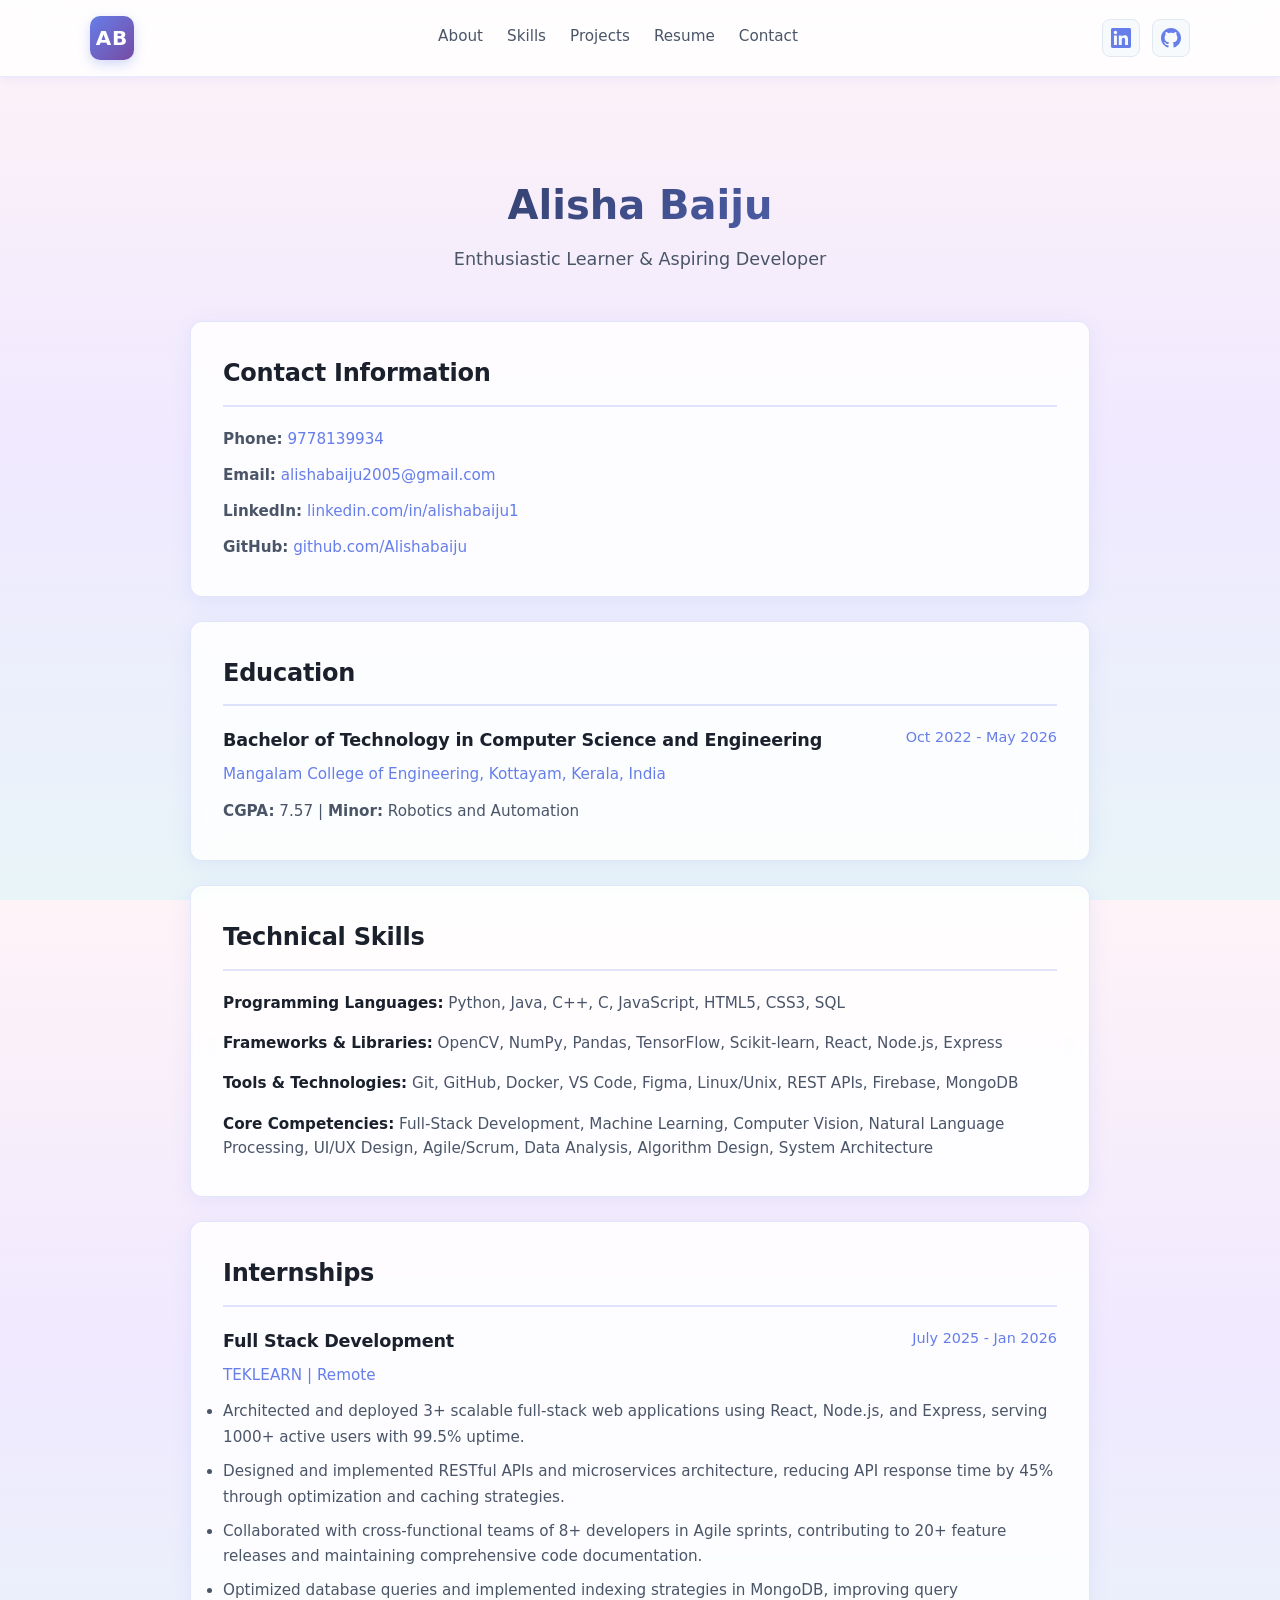
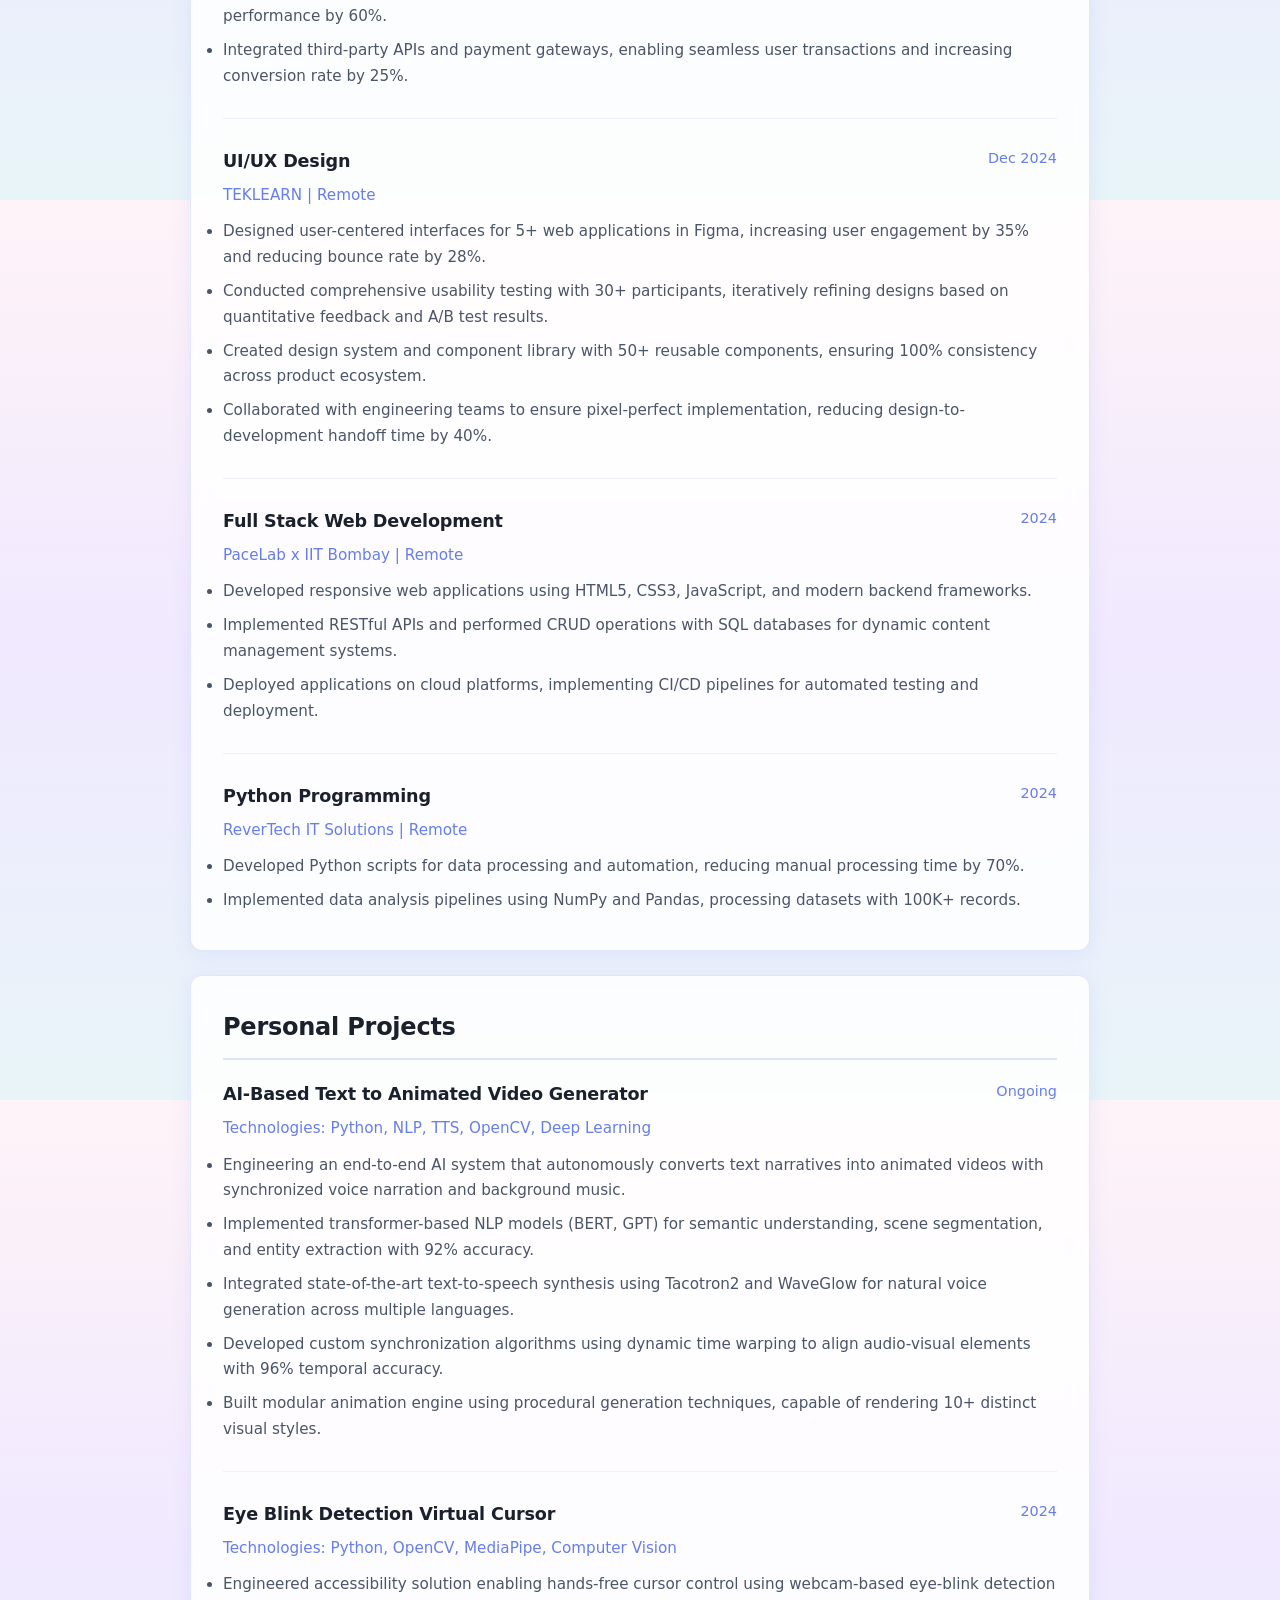
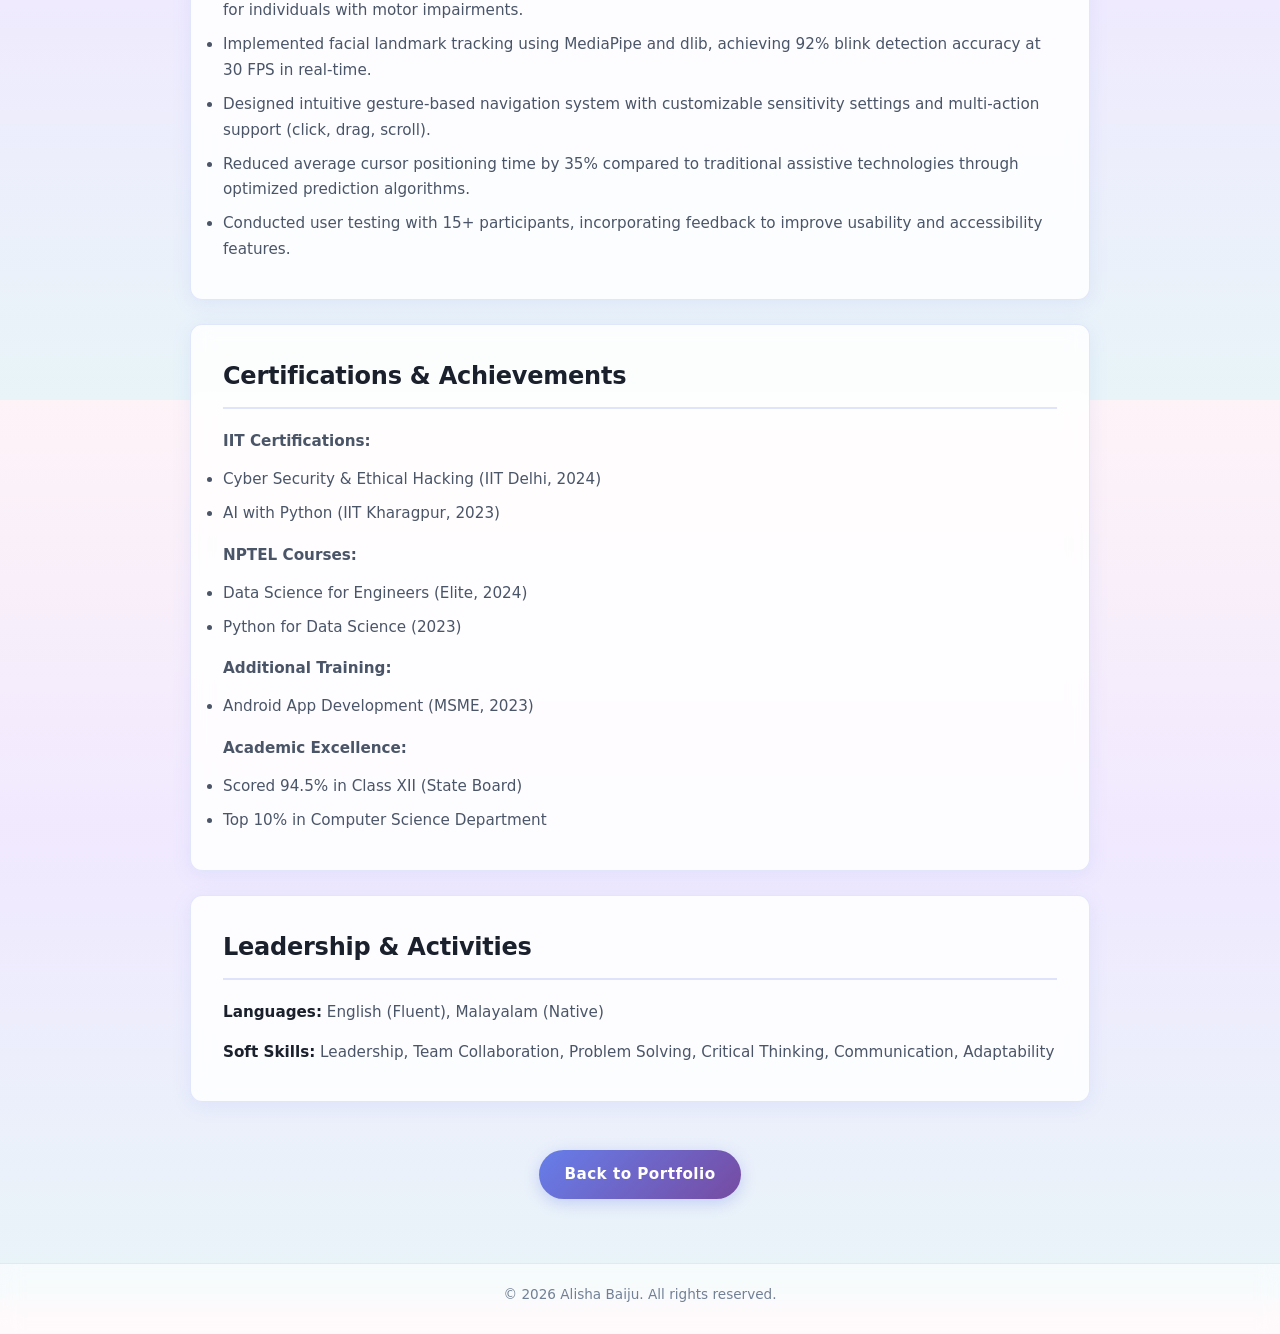
==== resume.html @ 941de791 "Add files via upload" ====
<!DOCTYPE html>
<html lang="en">
  <head>
    <meta charset="UTF-8" />
    <meta name="viewport" content="width=device-width, initial-scale=1.0" />
    <title>Alisha Baiju | Resume</title>
    <meta
      name="description"
      content="Resume of Alisha Baiju - Experience, Education, Skills, and Projects."
    />
    <link rel="stylesheet" href="styles.css" />
  </head>
  <body>
    <header class="site-header">
      <div class="container header-inner">
        <div class="logo">AB</div>
        <nav class="nav">
          <a href="index.html#about">About</a>
          <a href="index.html#skills">Skills</a>
          <a href="index.html#projects">Projects</a>
          <a href="resume.html">Resume</a>
          <a href="index.html#contact">Contact</a>
        </nav>
        <div class="header-social-links">
          <a href="https://www.linkedin.com/in/alishabaiju1" target="_blank" rel="noopener noreferrer" class="header-social-link" aria-label="LinkedIn">
            <svg width="20" height="20" viewBox="0 0 24 24" fill="none" xmlns="http://www.w3.org/2000/svg">
              <path d="M20.447 20.452h-3.554v-5.569c0-1.328-.027-3.037-1.852-3.037-1.853 0-2.136 1.445-2.136 2.939v5.667H9.351V9h3.414v1.561h.046c.477-.9 1.637-1.85 3.37-1.85 3.601 0 4.267 2.37 4.267 5.455v6.286zM5.337 7.433c-1.144 0-2.063-.926-2.063-2.065 0-1.138.92-2.063 2.063-2.063 1.14 0 2.064.925 2.064 2.063 0 1.139-.925 2.065-2.064 2.065zm1.782 13.019H3.555V9h3.564v11.452zM22.225 0H1.771C.792 0 0 .774 0 1.729v20.542C0 23.227.792 24 1.771 24h20.451C23.2 24 24 23.227 24 22.271V1.729C24 .774 23.2 0 22.222 0h.003z" fill="currentColor"/>
            </svg>
          </a>
          <a href="https://github.com/Alishabaiju" target="_blank" rel="noopener noreferrer" class="header-social-link" aria-label="GitHub">
            <svg width="20" height="20" viewBox="0 0 24 24" fill="none" xmlns="http://www.w3.org/2000/svg">
              <path d="M12 0c-6.626 0-12 5.373-12 12 0 5.302 3.438 9.8 8.207 11.387.599.111.793-.261.793-.577v-2.234c-3.338.726-4.033-1.416-4.033-1.416-.546-1.387-1.333-1.756-1.333-1.756-1.089-.745.083-.729.083-.729 1.205.084 1.839 1.237 1.839 1.237 1.07 1.834 2.807 1.304 3.492.997.107-.775.418-1.305.762-1.604-2.665-.305-5.467-1.334-5.467-5.931 0-1.311.469-2.381 1.236-3.221-.124-.303-.535-1.524.117-3.176 0 0 1.008-.322 3.301 1.23.957-.266 1.983-.399 3.003-.404 1.02.005 2.047.138 3.006.404 2.291-1.552 3.297-1.23 3.297-1.23.653 1.653.242 2.874.118 3.176.77.84 1.235 1.911 1.235 3.221 0 4.609-2.807 5.624-5.479 5.921.43.372.823 1.102.823 2.222v3.293c0 .319.192.694.801.576 4.765-1.589 8.199-6.086 8.199-11.386 0-6.627-5.373-12-12-12z" fill="currentColor"/>
            </svg>
          </a>
        </div>
      </div>
    </header>

    <main>
      <!-- Resume Section -->
      <section class="section" style="padding-top: 6rem;">
        <div class="container">
          <div style="text-align: center; margin-bottom: 3rem;">
            <h1 style="font-size: 2.5rem; font-weight: 700; margin-bottom: 0.5rem; background: linear-gradient(135deg, #1a202c 0%, #667eea 100%); -webkit-background-clip: text; -webkit-text-fill-color: transparent; background-clip: text;">Alisha Baiju</h1>
            <p style="color: #4a5568; font-size: 1.1rem;">Enthusiastic Learner & Aspiring Developer</p>
          </div>
          
          <div class="resume-content">
            <!-- Contact Information -->
            <div class="resume-section">
              <h3 class="resume-section-title">Contact Information</h3>
              <div class="resume-info">
                <p><strong>Phone:</strong> <a href="tel:9778139934">9778139934</a></p>
                <p><strong>Email:</strong> <a href="mailto:alishabaiju2005@gmail.com">alishabaiju2005@gmail.com</a></p>
                <p><strong>LinkedIn:</strong> <a href="https://www.linkedin.com/in/alishabaiju1" target="_blank">linkedin.com/in/alishabaiju1</a></p>
                <p><strong>GitHub:</strong> <a href="https://github.com/Alishabaiju" target="_blank">github.com/Alishabaiju</a></p>
              </div>
            </div>

            <!-- Education -->
            <div class="resume-section">
              <h3 class="resume-section-title">Education</h3>
              <div class="resume-item">
                <div class="resume-item-header">
                  <h4 class="resume-item-title">Bachelor of Technology in Computer Science and Engineering</h4>
                  <span class="resume-item-date">Oct 2022 - May 2026</span>
                </div>
                <p class="resume-item-institution">Mangalam College of Engineering, Kottayam, Kerala, India</p>
                <p class="resume-item-description"><strong>CGPA:</strong> 7.57 | <strong>Minor:</strong> Robotics and Automation</p>
              </div>
            </div>

            <!-- Technical Skills -->
            <div class="resume-section">
              <h3 class="resume-section-title">Technical Skills</h3>
              <div class="resume-skills">
                <div class="resume-skill-category">
                  <strong>Programming Languages:</strong> Python, Java, C++, C, JavaScript, HTML5, CSS3, SQL
                </div>
                <div class="resume-skill-category">
                  <strong>Frameworks & Libraries:</strong> OpenCV, NumPy, Pandas, TensorFlow, Scikit-learn, React, Node.js, Express
                </div>
                <div class="resume-skill-category">
                  <strong>Tools & Technologies:</strong> Git, GitHub, Docker, VS Code, Figma, Linux/Unix, REST APIs, Firebase, MongoDB
                </div>
                <div class="resume-skill-category">
                  <strong>Core Competencies:</strong> Full-Stack Development, Machine Learning, Computer Vision, Natural Language Processing, UI/UX Design, Agile/Scrum, Data Analysis, Algorithm Design, System Architecture
                </div>
              </div>
            </div>

            <!-- Internships -->
            <div class="resume-section">
              <h3 class="resume-section-title">Internships</h3>
              
              <div class="resume-item">
                <div class="resume-item-header">
                  <h4 class="resume-item-title">Full Stack Development</h4>
                  <span class="resume-item-date">July 2025 - Jan 2026</span>
                </div>
                <p class="resume-item-institution">TEKLEARN | Remote</p>
                <ul class="resume-item-description">
                  <li>Architected and deployed 3+ scalable full-stack web applications using React, Node.js, and Express, serving 1000+ active users with 99.5% uptime.</li>
                  <li>Designed and implemented RESTful APIs and microservices architecture, reducing API response time by 45% through optimization and caching strategies.</li>
                  <li>Collaborated with cross-functional teams of 8+ developers in Agile sprints, contributing to 20+ feature releases and maintaining comprehensive code documentation.</li>
                  <li>Optimized database queries and implemented indexing strategies in MongoDB, improving query performance by 60%.</li>
                  <li>Integrated third-party APIs and payment gateways, enabling seamless user transactions and increasing conversion rate by 25%.</li>
                </ul>
              </div>

              <div class="resume-item">
                <div class="resume-item-header">
                  <h4 class="resume-item-title">UI/UX Design</h4>
                  <span class="resume-item-date">Dec 2024</span>
                </div>
                <p class="resume-item-institution">TEKLEARN | Remote</p>
                <ul class="resume-item-description">
                  <li>Designed user-centered interfaces for 5+ web applications in Figma, increasing user engagement by 35% and reducing bounce rate by 28%.</li>
                  <li>Conducted comprehensive usability testing with 30+ participants, iteratively refining designs based on quantitative feedback and A/B test results.</li>
                  <li>Created design system and component library with 50+ reusable components, ensuring 100% consistency across product ecosystem.</li>
                  <li>Collaborated with engineering teams to ensure pixel-perfect implementation, reducing design-to-development handoff time by 40%.</li>
                </ul>
              </div>

              <div class="resume-item">
                <div class="resume-item-header">
                  <h4 class="resume-item-title">Full Stack Web Development</h4>
                  <span class="resume-item-date">2024</span>
                </div>
                <p class="resume-item-institution">PaceLab x IIT Bombay | Remote</p>
                <ul class="resume-item-description">
                  <li>Developed responsive web applications using HTML5, CSS3, JavaScript, and modern backend frameworks.</li>
                  <li>Implemented RESTful APIs and performed CRUD operations with SQL databases for dynamic content management systems.</li>
                  <li>Deployed applications on cloud platforms, implementing CI/CD pipelines for automated testing and deployment.</li>
                </ul>
              </div>

              <div class="resume-item">
                <div class="resume-item-header">
                  <h4 class="resume-item-title">Python Programming</h4>
                  <span class="resume-item-date">2024</span>
                </div>
                <p class="resume-item-institution">ReverTech IT Solutions | Remote</p>
                <ul class="resume-item-description">
                  <li>Developed Python scripts for data processing and automation, reducing manual processing time by 70%.</li>
                  <li>Implemented data analysis pipelines using NumPy and Pandas, processing datasets with 100K+ records.</li>
                </ul>
              </div>
            </div>

            <!-- Personal Projects -->
            <div class="resume-section">
              <h3 class="resume-section-title">Personal Projects</h3>
              
              <div class="resume-item">
                <div class="resume-item-header">
                  <h4 class="resume-item-title">AI-Based Text to Animated Video Generator</h4>
                  <span class="resume-item-date">Ongoing</span>
                </div>
                <p class="resume-item-institution">Technologies: Python, NLP, TTS, OpenCV, Deep Learning</p>
                <ul class="resume-item-description">
                  <li>Engineering an end-to-end AI system that autonomously converts text narratives into animated videos with synchronized voice narration and background music.</li>
                  <li>Implemented transformer-based NLP models (BERT, GPT) for semantic understanding, scene segmentation, and entity extraction with 92% accuracy.</li>
                  <li>Integrated state-of-the-art text-to-speech synthesis using Tacotron2 and WaveGlow for natural voice generation across multiple languages.</li>
                  <li>Developed custom synchronization algorithms using dynamic time warping to align audio-visual elements with 96% temporal accuracy.</li>
                  <li>Built modular animation engine using procedural generation techniques, capable of rendering 10+ distinct visual styles.</li>
                </ul>
              </div>

              <div class="resume-item">
                <div class="resume-item-header">
                  <h4 class="resume-item-title">Eye Blink Detection Virtual Cursor</h4>
                  <span class="resume-item-date">2024</span>
                </div>
                <p class="resume-item-institution">Technologies: Python, OpenCV, MediaPipe, Computer Vision</p>
                <ul class="resume-item-description">
                  <li>Engineered accessibility solution enabling hands-free cursor control using webcam-based eye-blink detection for individuals with motor impairments.</li>
                  <li>Implemented facial landmark tracking using MediaPipe and dlib, achieving 92% blink detection accuracy at 30 FPS in real-time.</li>
                  <li>Designed intuitive gesture-based navigation system with customizable sensitivity settings and multi-action support (click, drag, scroll).</li>
                  <li>Reduced average cursor positioning time by 35% compared to traditional assistive technologies through optimized prediction algorithms.</li>
                  <li>Conducted user testing with 15+ participants, incorporating feedback to improve usability and accessibility features.</li>
                </ul>
              </div>
            </div>

            <!-- Certifications & Achievements -->
            <div class="resume-section">
              <h3 class="resume-section-title">Certifications & Achievements</h3>
              <div class="resume-item">
                <p class="resume-item-description"><strong>IIT Certifications:</strong></p>
                <ul class="resume-item-description">
                  <li>Cyber Security & Ethical Hacking (IIT Delhi, 2024)</li>
                  <li>AI with Python (IIT Kharagpur, 2023)</li>
                </ul>
                <p class="resume-item-description" style="margin-top: 1rem;"><strong>NPTEL Courses:</strong></p>
                <ul class="resume-item-description">
                  <li>Data Science for Engineers (Elite, 2024)</li>
                  <li>Python for Data Science (2023)</li>
                </ul>
                <p class="resume-item-description" style="margin-top: 1rem;"><strong>Additional Training:</strong></p>
                <ul class="resume-item-description">
                  <li>Android App Development (MSME, 2023)</li>
                </ul>
                <p class="resume-item-description" style="margin-top: 1rem;"><strong>Academic Excellence:</strong></p>
                <ul class="resume-item-description">
                  <li>Scored 94.5% in Class XII (State Board)</li>
                  <li>Top 10% in Computer Science Department</li>
                </ul>
              </div>
            </div>

            <!-- Leadership & Activities -->
            <div class="resume-section">
              <h3 class="resume-section-title">Leadership & Activities</h3>
              <div class="resume-skills">
                <div class="resume-skill-category">
                  <strong>Languages:</strong> English (Fluent), Malayalam (Native)
                </div>
                <div class="resume-skill-category">
                  <strong>Soft Skills:</strong> Leadership, Team Collaboration, Problem Solving, Critical Thinking, Communication, Adaptability
                </div>
              </div>
            </div>
          </div>

          <div style="text-align: center; margin-top: 3rem;">
            <a href="index.html" class="btn primary-btn">Back to Portfolio</a>
          </div>
        </div>
      </section>
    </main>

    <footer class="site-footer">
      <div class="container footer-inner">
        <p>&copy; <span id="year"></span> Alisha Baiju. All rights reserved.</p>
      </div>
    </footer>

    <script>
      // Simple script to keep the year up to date
      document.getElementById("year").textContent = new Date().getFullYear();
    </script>
  </body>
</html>
---- styles.css ----
/* ============ Global Styles ============ */
*,
*::before,
*::after {
  box-sizing: border-box;
}

* {
  margin: 0;
  padding: 0;
}

html {
  scroll-behavior: smooth;
}

html,
body {
  height: 100%;
}

body {
  font-family: system-ui, -apple-system, BlinkMacSystemFont, "Segoe UI",
    sans-serif;
  color: #2d3748;
  background: linear-gradient(180deg, #fef3f7 0%, #f0e9ff 50%, #e8f4f8 100%);
  min-height: 100vh;
  line-height: 1.6;
}

img {
  max-width: 100%;
  display: block;
  background: transparent;
  background-color: transparent;
}

a {
  color: inherit;
  text-decoration: none;
}

/* ============ Layout ============ */
.container {
  width: min(1100px, 100% - 2rem);
  margin: 0 auto;
}

.section {
  padding: 4rem 0;
}

.section-alt {
  background: linear-gradient(180deg, #f4f2ff 0%, #f0f7ff 100%);
  border-top: 1px solid rgba(102, 126, 234, 0.12);
  border-bottom: 1px solid rgba(102, 126, 234, 0.12);
}

.section-title {
  font-size: 2rem;
  font-weight: 600;
  margin-bottom: 0.75rem;
  color: #1a202c;
  letter-spacing: -0.02em;
}

.section-intro {
  color: #4a5568;
  max-width: 32rem;
  font-weight: 400;
}

/* ============ Header ============ */
.site-header {
  position: sticky;
  top: 0;
  z-index: 10;
  background: rgba(255, 255, 255, 0.85);
  backdrop-filter: blur(20px);
  border-bottom: 1px solid rgba(102, 126, 234, 0.15);
  box-shadow: 0 2px 10px rgba(102, 126, 234, 0.1);
}

.header-inner {
  display: flex;
  align-items: center;
  justify-content: space-between;
  padding: 1rem 0;
  gap: 2rem;
}

.logo {
  font-weight: 600;
  letter-spacing: 0.05em;
  font-size: 1.25rem;
  color: #ffffff;
  width: 44px;
  height: 44px;
  display: flex;
  align-items: center;
  justify-content: center;
  background: linear-gradient(135deg, #667eea 0%, #764ba2 100%);
  border-radius: 10px;
  transition: all 0.3s ease;
  box-shadow: 0 4px 12px rgba(102, 126, 234, 0.3);
}

.logo:hover {
  transform: translateY(-2px);
  box-shadow: 0 6px 16px rgba(102, 126, 234, 0.4);
}

.header-social-links {
  display: flex;
  gap: 0.75rem;
  align-items: center;
}

.header-social-link {
  display: flex;
  align-items: center;
  justify-content: center;
  width: 38px;
  height: 38px;
  border-radius: 8px;
  background: #f7fafc;
  border: 1px solid #e2e8f0;
  color: #667eea;
  transition: all 0.3s ease;
}

.header-social-link svg {
  transition: all 0.3s ease;
}

.header-social-link:hover {
  border-color: #667eea;
  background: #667eea;
  color: #ffffff;
  transform: translateY(-2px);
  box-shadow: 0 4px 12px rgba(102, 126, 234, 0.25);
}

.nav {
  display: flex;
  gap: 1.5rem;
  font-size: 0.95rem;
}

.nav a {
  position: relative;
  color: #4a5568;
  padding-bottom: 0.25rem;
  font-weight: 400;
  transition: color 0.2s ease;
}

.nav a:hover {
  color: #667eea;
}

.nav a::after {
  content: "";
  position: absolute;
  left: 0;
  bottom: 0;
  width: 0%;
  height: 2px;
  background: linear-gradient(90deg, #667eea, #764ba2);
  transition: width 0.3s ease;
}

.nav a:hover::after {
  width: 100%;
}

/* ============ Hero Section ============ */
.hero {
  padding-top: 6rem;
  background: transparent;
  position: relative;
  overflow: hidden;
}

.hero-inner {
  display: grid;
  grid-template-columns: minmax(0, 1.2fr) minmax(0, 1fr);
  gap: 4rem;
  align-items: center;
}

.hero-text .eyebrow {
  text-transform: uppercase;
  letter-spacing: 0.12em;
  font-size: 0.75rem;
  color: #667eea;
  margin-bottom: 0.75rem;
  font-weight: 600;
}

.hero-text h1 {
  font-size: clamp(2.25rem, 4vw, 3.25rem);
  font-weight: 700;
  background: linear-gradient(135deg, #1a202c 0%, #667eea 100%);
  -webkit-background-clip: text;
  -webkit-text-fill-color: transparent;
  background-clip: text;
  margin-bottom: 0.75rem;
  letter-spacing: -0.03em;
  line-height: 1.1;
}

.hero-subtitle {
  color: #4a5568;
  margin-bottom: 2rem;
  max-width: 32rem;
  font-weight: 400;
  line-height: 1.7;
}

.hero-buttons {
  display: flex;
  gap: 1rem;
  flex-wrap: wrap;
}


.btn {
  display: inline-flex;
  align-items: center;
  justify-content: center;
  padding: 0.8rem 1.6rem;
  border-radius: 999px;
  font-weight: 600;
  letter-spacing: 0.03em;
  font-size: 0.95rem;
  border: none;
  cursor: pointer;
  transition: transform 0.15s ease, box-shadow 0.15s ease,
    background-color 0.15s ease;
}

.btn:focus-visible {
  outline: 2px solid #667eea;
  outline-offset: 2px;
}

.primary-btn {
  background: linear-gradient(135deg, #667eea 0%, #764ba2 100%);
  color: #ffffff;
  border: none;
  box-shadow: 0 4px 15px rgba(102, 126, 234, 0.3);
}

.primary-btn:hover {
  transform: translateY(-2px);
  box-shadow: 0 6px 20px rgba(102, 126, 234, 0.4);
}

.primary-btn.full-width {
  width: 100%;
}

/* Hero Image Wrapper */
.hero-image-wrapper {
  position: relative;
  display: flex;
  justify-content: center;
  align-items: center;
  animation: fadeInUp 1s ease-out;
}

.hero-photo-container {
  position: relative;
  width: 100%;
  max-width: 450px;
  aspect-ratio: 1;
  border-radius: 1rem;
  overflow: hidden;
  background: rgba(255, 255, 255, 0.9);
  backdrop-filter: blur(10px);
  border: 2px solid rgba(102, 126, 234, 0.2);
  box-shadow: 0 10px 40px rgba(102, 126, 234, 0.15);
  animation: gentleFloat 8s ease-in-out infinite;
}

.hero-photo-img {
  width: 100%;
  height: 100%;
  object-fit: cover;
  object-position: center;
  border-radius: 1rem;
  position: relative;
  z-index: 2;
  background: transparent;
  filter: brightness(1.02) contrast(1.05);
  transition: transform 0.3s ease, filter 0.3s ease;
  -webkit-mask-image: -webkit-radial-gradient(white, black);
  mask-image: radial-gradient(white, black);
}

.hero-photo-img:hover {
  transform: translateY(-4px);
}

/* Minimal animations */
@keyframes fadeInUp {
  from {
    opacity: 0;
    transform: translateY(30px);
  }
  to {
    opacity: 1;
    transform: translateY(0);
  }
}

@keyframes gentleFloat {
  0%, 100% {
    transform: translateY(0px) rotate(0deg);
  }
  50% {
    transform: translateY(-10px) rotate(1deg);
  }
}

/* Minimal decorative element */
.photo-decoration {
  position: absolute;
  top: -20px;
  right: -20px;
  width: 180px;
  height: 180px;
  background: linear-gradient(135deg, rgba(102, 126, 234, 0.1), rgba(118, 75, 162, 0.1));
  border: 1px solid rgba(102, 126, 234, 0.2);
  border-radius: 1rem;
  transform: rotate(8deg);
  z-index: 1;
  opacity: 0.8;
  animation: floatDecoration 7s ease-in-out infinite;
  animation-delay: 0.5s;
}


/* Minimal floating animation for decorative element */
@keyframes floatDecoration {
  0%, 100% {
    transform: rotate(8deg) translateY(0px);
    opacity: 0.8;
  }
  50% {
    transform: rotate(10deg) translateY(-8px);
    opacity: 0.9;
  }
}



/* Ensure image has no white background - remove any default styling */
.hero-image-wrapper img {
  background: transparent !important;
  background-color: transparent !important;
}

/* ============ Skills Section ============ */
.skills-grid {
  display: grid;
  grid-template-columns: repeat(auto-fit, minmax(280px, 1fr));
  gap: 1.5rem;
  margin-top: 2.5rem;
}

.skill-card {
  background: rgba(255, 255, 255, 0.8);
  backdrop-filter: blur(10px);
  border-radius: 0.75rem;
  padding: 2rem 1.75rem;
  border: 1px solid rgba(102, 126, 234, 0.2);
  transition: all 0.3s ease;
  position: relative;
}

.skill-card:hover {
  transform: translateY(-4px);
  border-color: rgba(102, 126, 234, 0.4);
  box-shadow: 0 8px 25px rgba(102, 126, 234, 0.2);
  background: rgba(255, 255, 255, 0.95);
}

.skill-icon {
  font-size: 2rem;
  font-weight: 500;
  margin-bottom: 1rem;
  color: #667eea;
  display: inline-block;
  line-height: 1;
}

.skill-card h3 {
  font-size: 1.15rem;
  font-weight: 600;
  margin-bottom: 0.75rem;
  color: #1a202c;
  letter-spacing: -0.01em;
}

.skill-card p {
  font-size: 0.95rem;
  color: #4a5568;
  line-height: 1.6;
  font-weight: 400;
}

.skill-card code {
  background: rgba(102, 126, 234, 0.1);
  padding: 0.2rem 0.4rem;
  border-radius: 0.25rem;
  font-size: 0.85rem;
  color: #667eea;
  border: 1px solid rgba(102, 126, 234, 0.2);
  font-weight: 500;
}

/* ============ Projects Section ============ */
.projects-grid {
  display: grid;
  grid-template-columns: repeat(auto-fit, minmax(320px, 1fr));
  gap: 1.75rem;
  margin-top: 2.5rem;
}

.project-card {
  background: rgba(255, 255, 255, 0.85);
  backdrop-filter: blur(10px);
  border-radius: 0.85rem;
  padding: 2rem 2rem 2.2rem;
  border: 1px solid rgba(102, 126, 234, 0.18);
  box-shadow: 0 10px 30px rgba(102, 126, 234, 0.15);
  transition: transform 0.3s ease, box-shadow 0.3s ease, border-color 0.3s ease;
}

.project-card:hover {
  transform: translateY(-4px);
  border-color: rgba(102, 126, 234, 0.35);
  box-shadow: 0 16px 40px rgba(102, 126, 234, 0.22);
}

.project-title {
  font-size: 1.2rem;
  font-weight: 600;
  color: #1a202c;
  letter-spacing: -0.01em;
  margin-bottom: 0.5rem;
  line-height: 1.3;
}

.project-meta {
  font-size: 0.85rem;
  font-weight: 600;
  text-transform: uppercase;
  letter-spacing: 0.12em;
  color: #667eea;
  margin-bottom: 0.9rem;
}

.project-description {
  font-size: 0.95rem;
  color: #4a5568;
  line-height: 1.7;
  margin-bottom: 0.6rem;
}

.project-description:last-child {
  margin-bottom: 0;
}

/* ============ Resume Section ============ */
.resume-container {
  display: flex;
  justify-content: center;
  margin-top: 2.5rem;
}

.resume-card {
  background: rgba(255, 255, 255, 0.85);
  backdrop-filter: blur(10px);
  border-radius: 0.85rem;
  padding: 3rem 2.5rem;
  border: 1px solid rgba(102, 126, 234, 0.18);
  box-shadow: 0 10px 30px rgba(102, 126, 234, 0.15);
  text-align: center;
  max-width: 500px;
  transition: transform 0.3s ease, box-shadow 0.3s ease;
}

.resume-card:hover {
  transform: translateY(-4px);
  box-shadow: 0 16px 40px rgba(102, 126, 234, 0.22);
}

.resume-icon {
  font-size: 4rem;
  margin-bottom: 1rem;
  display: block;
}

.resume-card h3 {
  font-size: 1.5rem;
  font-weight: 600;
  color: #1a202c;
  margin-bottom: 0.75rem;
  letter-spacing: -0.01em;
}

.resume-card p {
  color: #4a5568;
  margin-bottom: 1.5rem;
  line-height: 1.6;
}

.resume-note {
  margin-top: 1.5rem;
  font-size: 0.85rem;
  color: #718096;
  font-style: italic;
}

.resume-card .btn {
  display: inline-flex;
  align-items: center;
  justify-content: center;
}

.resume-card .btn svg {
  display: inline-block;
}

/* ============ Resume Section ============ */
.resume-content {
  max-width: 900px;
  margin: 2.5rem auto 0;
}

.resume-section {
  background: rgba(255, 255, 255, 0.85);
  backdrop-filter: blur(10px);
  border-radius: 0.75rem;
  padding: 2rem 2rem 2.25rem;
  margin-bottom: 1.5rem;
  border: 1px solid rgba(102, 126, 234, 0.18);
  box-shadow: 0 4px 20px rgba(102, 126, 234, 0.1);
  transition: transform 0.3s ease, box-shadow 0.3s ease;
}

.resume-section:hover {
  transform: translateY(-2px);
  box-shadow: 0 8px 30px rgba(102, 126, 234, 0.15);
}

.resume-section-title {
  font-size: 1.5rem;
  font-weight: 600;
  color: #1a202c;
  margin-bottom: 1.25rem;
  padding-bottom: 0.75rem;
  border-bottom: 2px solid rgba(102, 126, 234, 0.2);
  letter-spacing: -0.01em;
}

.resume-info {
  display: flex;
  flex-direction: column;
  gap: 0.75rem;
}

.resume-info p {
  margin: 0;
  color: #4a5568;
  font-size: 0.95rem;
}

.resume-info a {
  color: #667eea;
  text-decoration: none;
  transition: color 0.2s ease;
}

.resume-info a:hover {
  color: #5568d3;
  text-decoration: underline;
}

.resume-item {
  margin-bottom: 1.75rem;
  padding-bottom: 1.75rem;
  border-bottom: 1px solid rgba(102, 126, 234, 0.1);
}

.resume-item:last-child {
  margin-bottom: 0;
  padding-bottom: 0;
  border-bottom: none;
}

.resume-item-header {
  display: flex;
  justify-content: space-between;
  align-items: flex-start;
  margin-bottom: 0.5rem;
  flex-wrap: wrap;
  gap: 0.5rem;
}

.resume-item-title {
  font-size: 1.1rem;
  font-weight: 600;
  color: #1a202c;
  margin: 0;
  letter-spacing: -0.01em;
}

.resume-item-date {
  font-size: 0.9rem;
  color: #667eea;
  font-weight: 500;
  white-space: nowrap;
}

.resume-item-institution {
  font-size: 0.95rem;
  color: #667eea;
  font-weight: 500;
  margin: 0.25rem 0 0.75rem 0;
}

.resume-item-description {
  font-size: 0.95rem;
  color: #4a5568;
  line-height: 1.7;
  margin: 0.75rem 0 0 0;
}

.resume-item-description ul {
  margin: 0.75rem 0 0 0;
  padding-left: 1.5rem;
}

.resume-item-description li {
  margin-bottom: 0.5rem;
  line-height: 1.7;
}

.resume-item-description li:last-child {
  margin-bottom: 0;
}

.resume-skills {
  display: flex;
  flex-direction: column;
  gap: 1rem;
}

.resume-skill-category {
  font-size: 0.95rem;
  color: #4a5568;
  line-height: 1.6;
}

.resume-skill-category strong {
  color: #1a202c;
  font-weight: 600;
}

/* ============ Contact Section ============ */
.contact-inner {
  display: grid;
  grid-template-columns: minmax(0, 1.2fr) minmax(0, 1.6fr);
  gap: 2.5rem;
  align-items: flex-start;
}

.contact-text .section-title {
  margin-bottom: 0.75rem;
}

.contact-form {
  background: rgba(255, 255, 255, 0.8);
  backdrop-filter: blur(10px);
  padding: 2rem;
  border-radius: 0.75rem;
  border: 1px solid rgba(102, 126, 234, 0.2);
  box-shadow: 0 4px 20px rgba(102, 126, 234, 0.15);
}

.form-group {
  margin-bottom: 1.25rem;
}

.form-group label {
  display: block;
  margin-bottom: 0.5rem;
  font-size: 0.9rem;
  font-weight: 500;
  color: #4a5568;
}

.form-group input,
.form-group textarea {
  width: 100%;
  padding: 0.75rem 1rem;
  border-radius: 0.5rem;
  border: 1px solid rgba(102, 126, 234, 0.2);
  background: rgba(255, 255, 255, 0.9);
  color: #1a202c;
  font: inherit;
  transition: all 0.2s ease;
}

.form-group input::placeholder,
.form-group textarea::placeholder {
  color: #a0aec0;
}

.form-group input:focus,
.form-group textarea:focus {
  outline: none;
  border-color: #667eea;
  background: rgba(255, 255, 255, 1);
  box-shadow: 0 0 0 3px rgba(102, 126, 234, 0.15);
}

.form-message {
  padding: 0.875rem 1rem;
  border-radius: 0.5rem;
  margin-bottom: 1.25rem;
  font-size: 0.9rem;
  font-weight: 500;
  line-height: 1.5;
}

.form-message.success {
  background: rgba(72, 187, 120, 0.1);
  color: #22543d;
  border: 1px solid rgba(72, 187, 120, 0.3);
}

.form-message.error {
  background: rgba(245, 101, 101, 0.1);
  color: #742a2a;
  border: 1px solid rgba(245, 101, 101, 0.3);
}

.btn:disabled {
  opacity: 0.6;
  cursor: not-allowed;
  transform: none !important;
}

.contact-email {
  display: inline-block;
}

.email-link {
  display: inline-block;
  font-size: 1.05rem;
  font-weight: 600;
  color: #667eea;
  text-decoration: none;
  padding: 0.75rem 1.5rem;
  border-radius: 0.5rem;
  background: rgba(102, 126, 234, 0.1);
  border: 1px solid rgba(102, 126, 234, 0.2);
  transition: all 0.3s ease;
}

.email-link:hover {
  background: rgba(102, 126, 234, 0.2);
  transform: translateY(-2px);
  box-shadow: 0 4px 12px rgba(102, 126, 234, 0.25);
  color: #5568d3;
}

/* ============ Footer ============ */
.site-footer {
  border-top: 1px solid rgba(102, 126, 234, 0.15);
  padding: 1.25rem 0 1.75rem;
  background: rgba(255, 255, 255, 0.6);
  backdrop-filter: blur(10px);
}

.footer-inner {
  text-align: center;
  color: #718096;
  font-size: 0.85rem;
  font-weight: 400;
}

.footer-content {
  display: flex;
  flex-direction: column;
  align-items: center;
  gap: 1rem;
}

.footer-social-links {
  display: flex;
  gap: 1rem;
  align-items: center;
}

.footer-social-link {
  display: flex;
  align-items: center;
  justify-content: center;
  width: 36px;
  height: 36px;
  border-radius: 6px;
  background: #f5f5f5;
  border: 1px solid #e5e5e5;
  color: #999999;
  transition: all 0.2s ease;
}

.footer-social-link:hover {
  border-color: #d0d0d0;
  background: #f0f0f0;
  color: #1a1a1a;
}

/* ============ Utilities ============ */
.full-width {
  width: 100%;
}

/* ============ Responsive ============ */
@media (max-width: 900px) {
  .hero-inner {
    grid-template-columns: minmax(0, 1fr);
    gap: 2.5rem;
  }

  .hero-image-wrapper {
    order: -1;
    max-width: 350px;
    margin: 0 auto;
  }

  .photo-decoration {
    width: 150px;
    height: 150px;
    top: -15px;
    right: -20px;
  }

  .contact-inner {
    grid-template-columns: minmax(0, 1fr);
  }

  .site-header {
    position: static;
  }

  .resume-section {
    padding: 1.5rem 1.5rem 1.75rem;
  }

  .resume-item-header {
    flex-direction: column;
    align-items: flex-start;
  }
}

@media (max-width: 700px) {
  .header-inner {
    flex-direction: column;
    align-items: flex-start;
    gap: 0.75rem;
  }

  .nav {
    width: 100%;
    justify-content: space-between;
  }

  .section {
    padding: 3rem 0;
  }

  .skills-grid {
    grid-template-columns: minmax(0, 1fr);
    gap: 1.25rem;
  }

  .skill-card {
    padding: 1.75rem 1.5rem;
  }

  .header-inner {
    flex-wrap: wrap;
    gap: 1rem;
  }

  .header-social-links {
    order: 3;
    width: 100%;
    justify-content: center;
    padding-top: 0.5rem;
    border-top: 1px solid rgba(148, 163, 184, 0.1);
  }

  .footer-content {
    gap: 1.25rem;
  }

  .resume-section {
    padding: 1.25rem 1.25rem 1.5rem;
  }

  .resume-section-title {
    font-size: 1.25rem;
  }

  .resume-item-title {
    font-size: 1rem;
  }
}
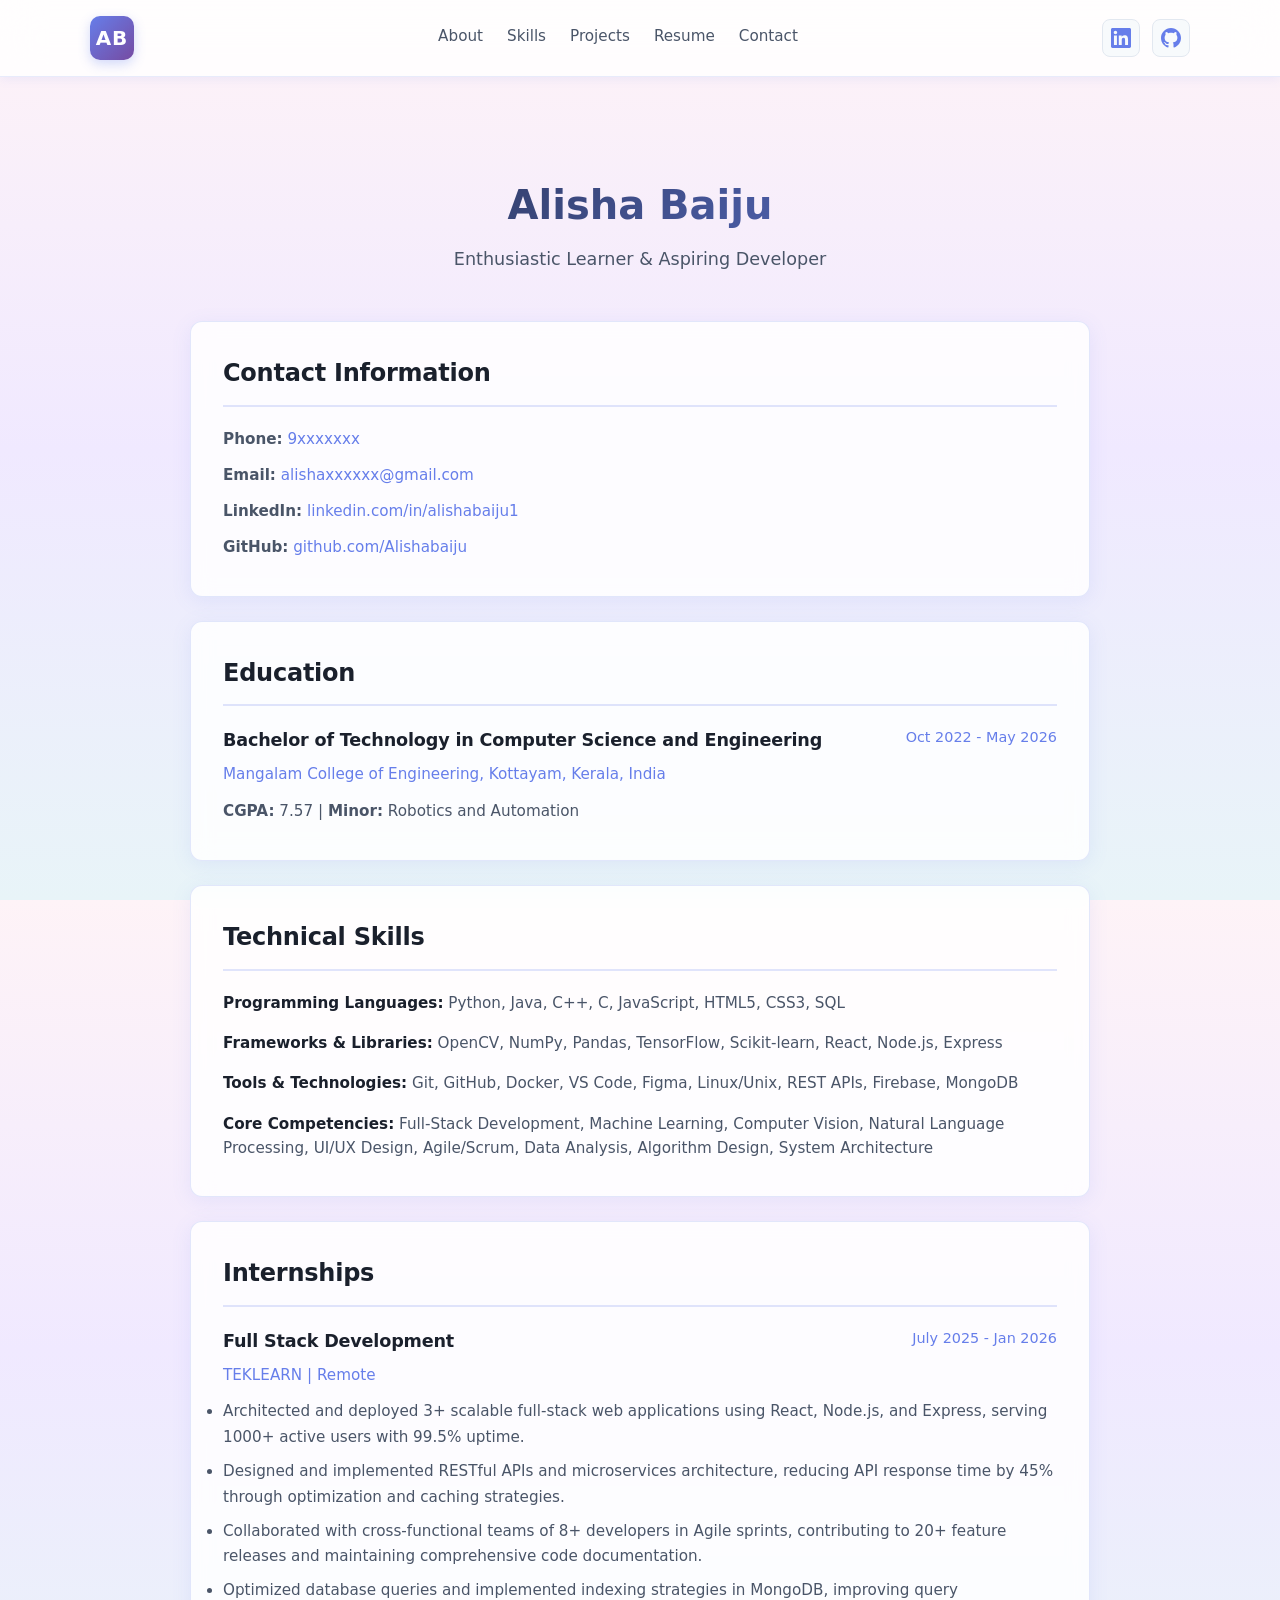
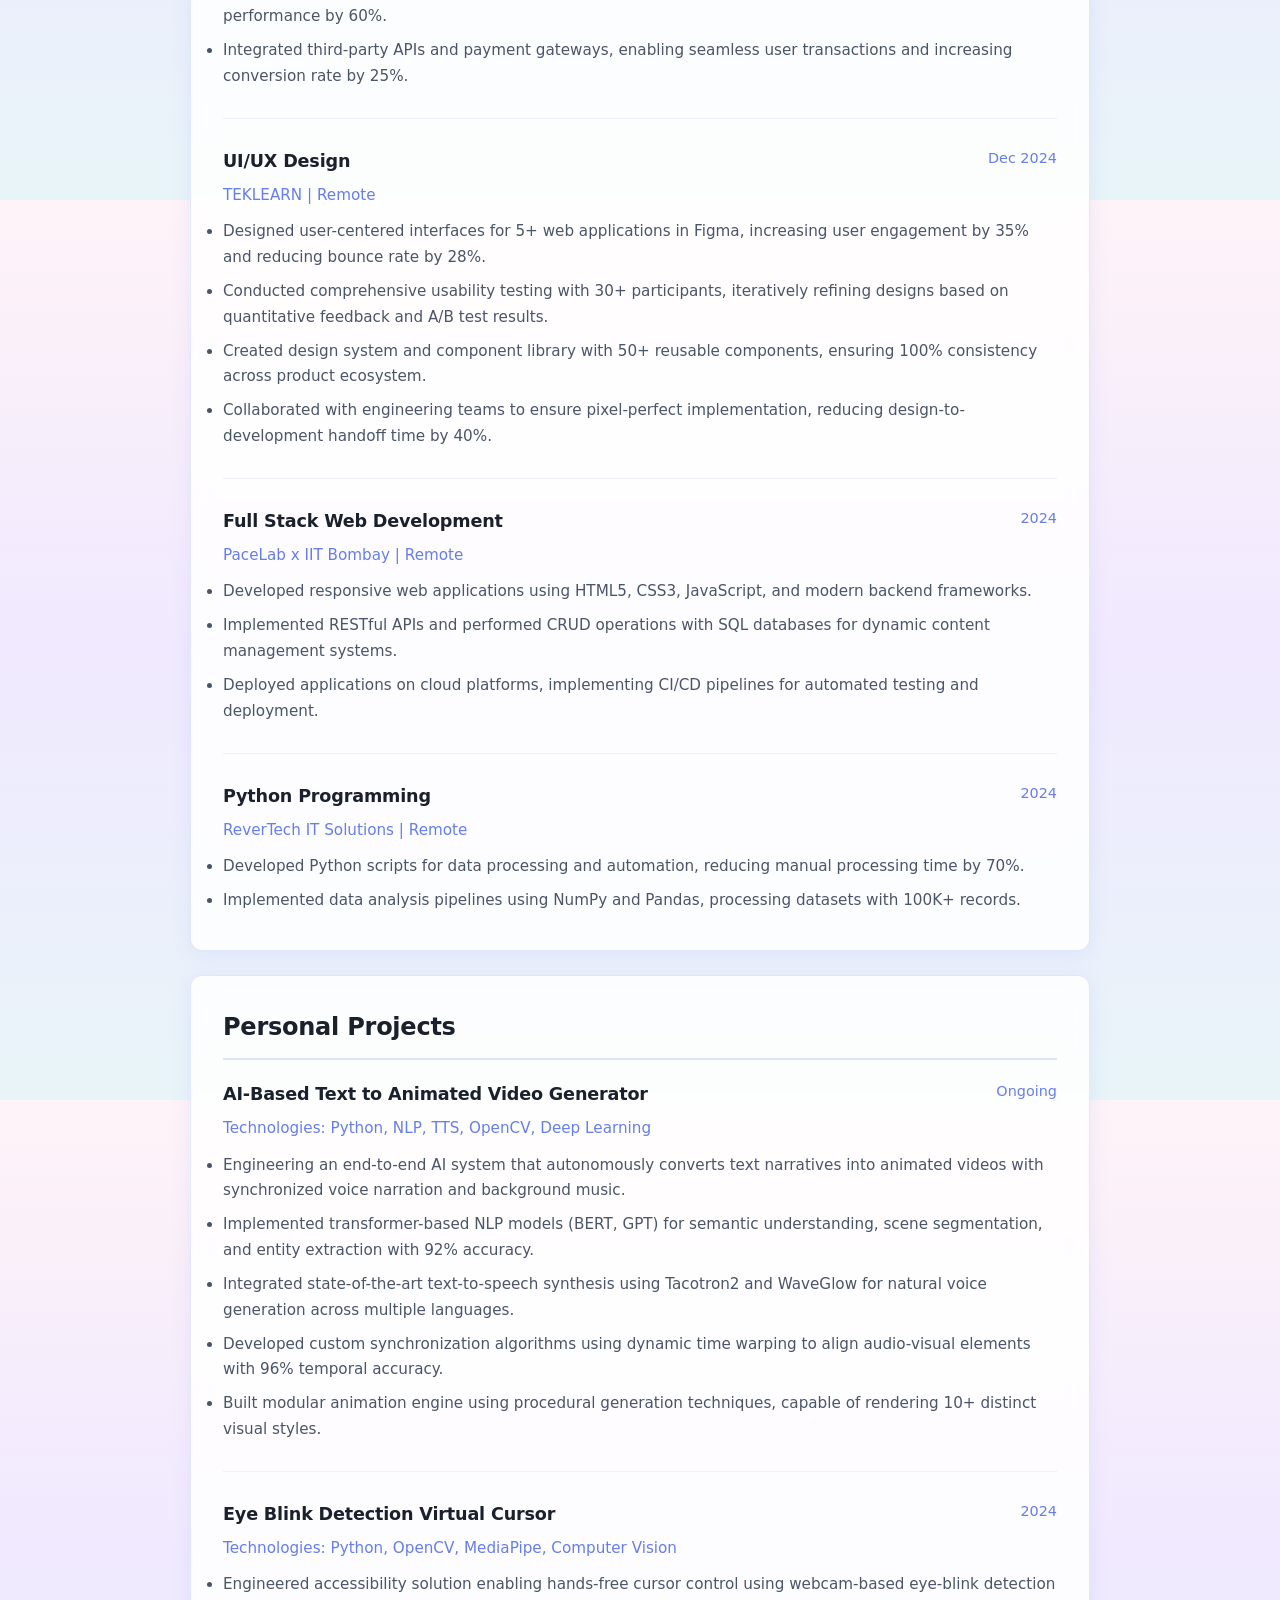
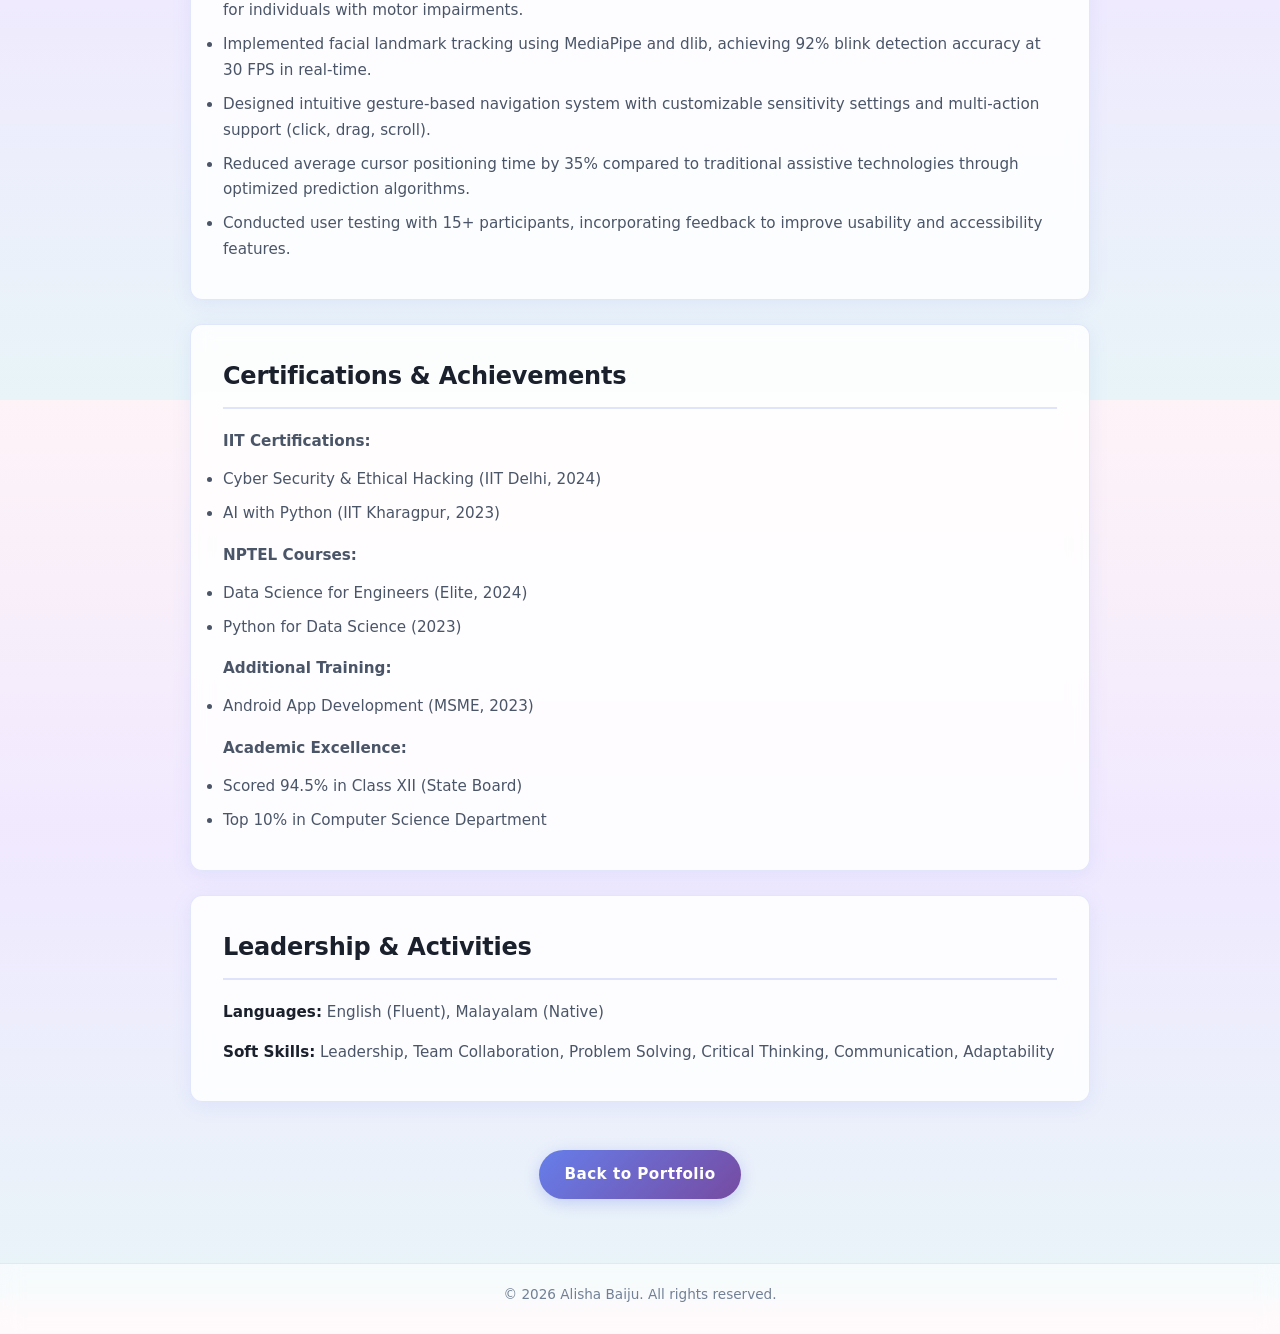
==== commit 080e1868: "Update resume.html" ====
--- a/resume.html
+++ b/resume.html
@@ -50,8 +50,8 @@
             <div class="resume-section">
               <h3 class="resume-section-title">Contact Information</h3>
               <div class="resume-info">
-                <p><strong>Phone:</strong> <a href="tel:9778139934">9778139934</a></p>
-                <p><strong>Email:</strong> <a href="mailto:alishabaiju2005@gmail.com">alishabaiju2005@gmail.com</a></p>
+                <p><strong>Phone:</strong> <a href="tel:9xxxxxxxx">9xxxxxxx</a></p>
+                <p><strong>Email:</strong> <a href="mailto:alishaxxxxxxxx@gmail.com">alishaxxxxxx@gmail.com</a></p>
                 <p><strong>LinkedIn:</strong> <a href="https://www.linkedin.com/in/alishabaiju1" target="_blank">linkedin.com/in/alishabaiju1</a></p>
                 <p><strong>GitHub:</strong> <a href="https://github.com/Alishabaiju" target="_blank">github.com/Alishabaiju</a></p>
               </div>
